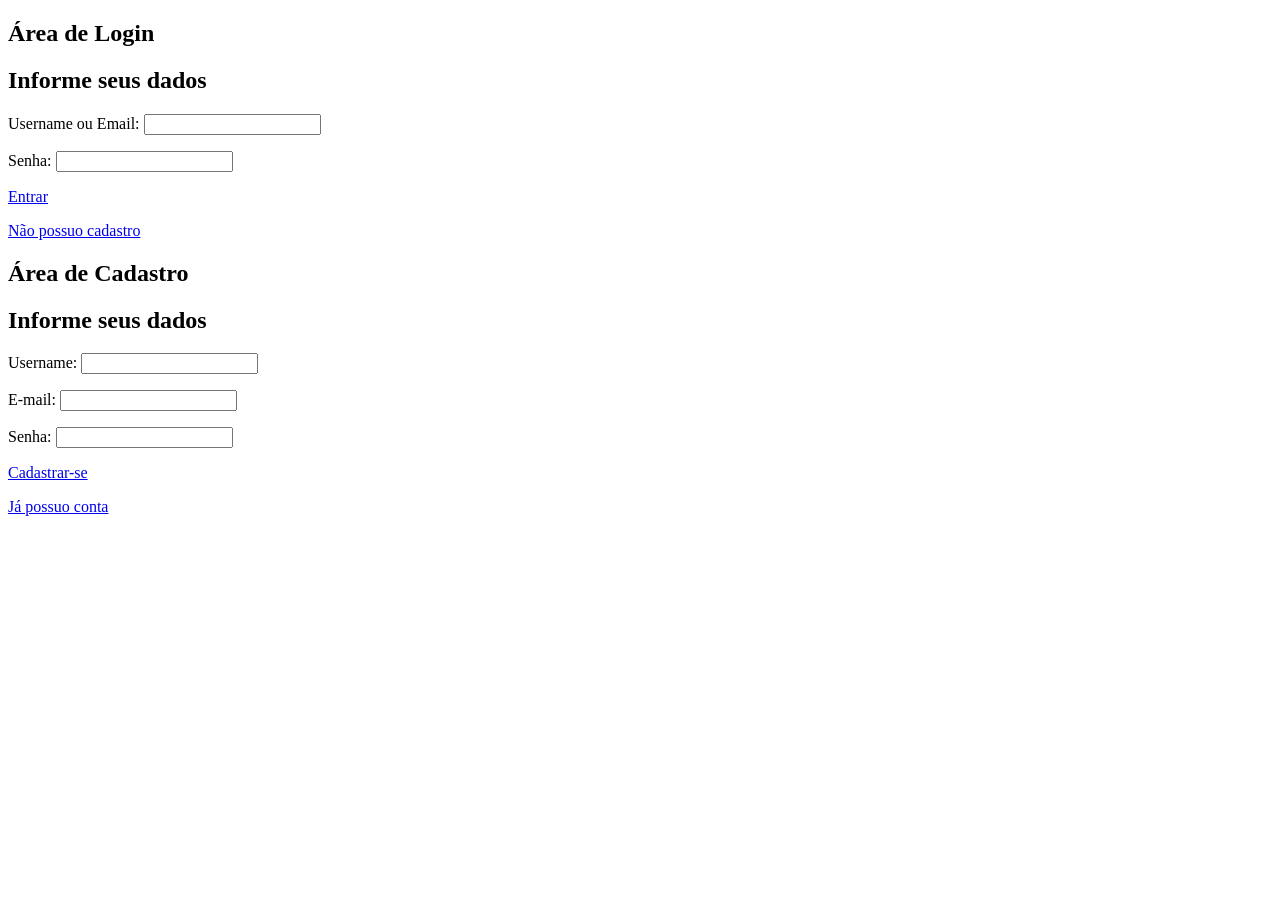
==== index.html @ dffd22e0 "chore: adiciona estrutura inicial do Orbit" ====
<!DOCTYPE html>
<html lang="en">
<head>
  <meta charset="UTF-8">
  <meta name="viewport" content="width=device-width, initial-scale=1.0">
  <title>Sing-in</title>
</head>
<body>
  <main>
    <section class="login" id="login">
      <h1>Área de Login</h1>
      <section class="formulario">
        <form action="" method="post">
          <h2>Informe seus dados</h2>
          <p>
            <label for="user-email">Username ou Email:</label>
            <input type="text" id="user-email" name="user-email" required>
          </p>
          <p>
            <label for="password">Senha:</label>
            <input type="text" id="password" name="password" required>
          </p>
          <p>
            <a href="home.html" class="button">Entrar</a>
          </p>
          <p>
            <a href="#cadastro">Não possuo cadastro</a>
          </p>
        </form>
      </section>
    </section>

    <section class="cadastro" id="cadastro">
      <h1>Área de Cadastro</h1>
      <section class="formulario">
        <form action="" method="post">
          <h2>Informe seus dados</h2>
          <p>
            <label for="user">Username:</label>
            <input type="text" id="user" name="user" required>
          </p>
          <p>
            <label for="email">E-mail:</label>
            <input type="email" id="email" name="email" required>
          </p>
          <p>
            <label for="password-n">Senha:</label>
            <input type="text" id="password-n" name="password" required>
          </p>
          <p>
            <a href="home.html" class="button">Cadastrar-se</a>
          </p>
          <p>
            <a href="#login">Já possuo conta</a>
          </p>
        </form>
      </section>
    </section>
  </main>
</body>
</html>
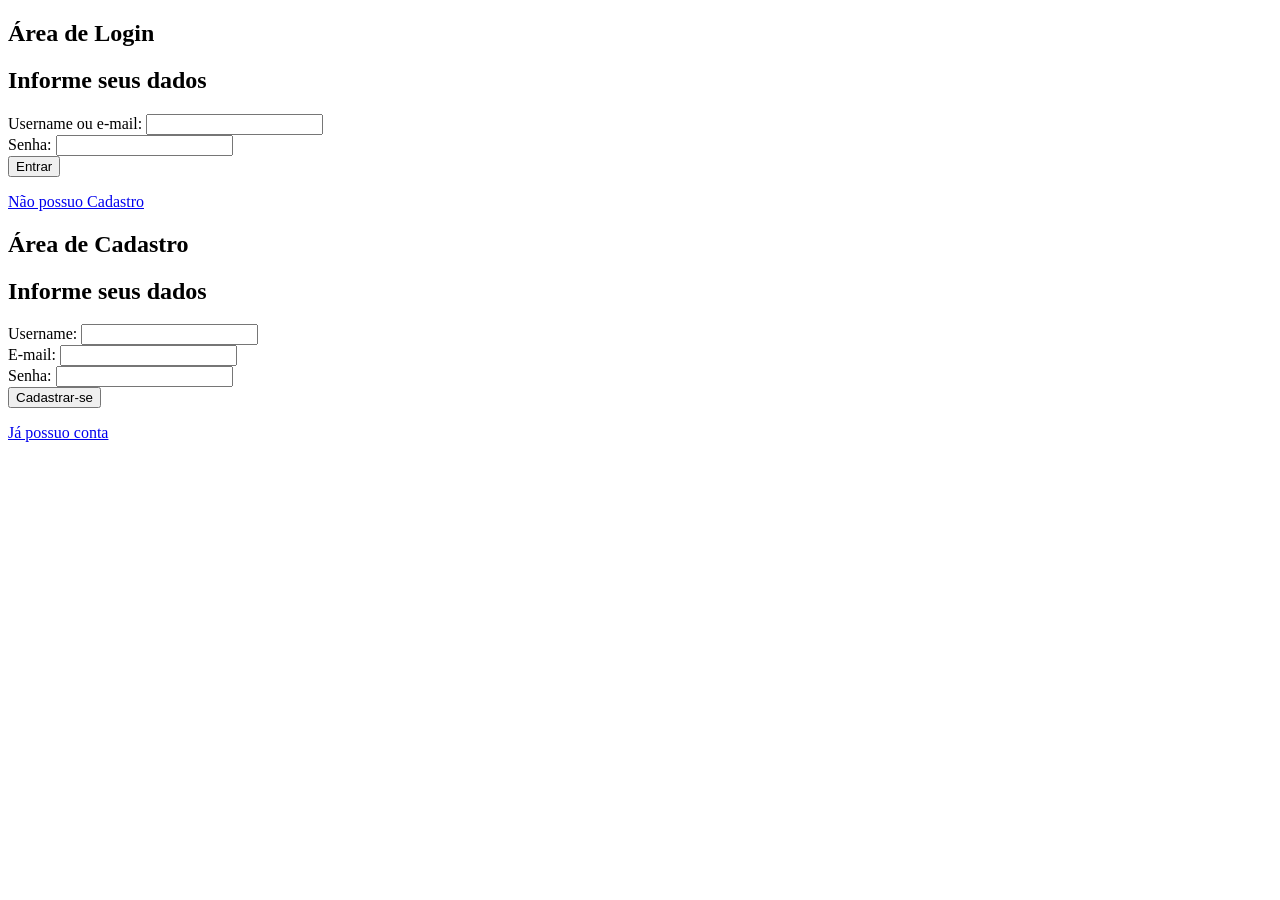
==== commit cab98edb: "chore: refinando estrutura base (PT.1)" ====
--- a/index.html
+++ b/index.html
@@ -6,55 +6,48 @@
   <title>Sing-in</title>
 </head>
 <body>
-  <main>
+  <main id="conteudo">
+
     <section class="login" id="login">
       <h1>Área de Login</h1>
-      <section class="formulario">
-        <form action="" method="post">
+      <div class="formulario">
+        <form method="post">
           <h2>Informe seus dados</h2>
-          <p>
-            <label for="user-email">Username ou Email:</label>
+          <div class="campo">
+            <label for="user-email">Username ou e-mail:</label>
             <input type="text" id="user-email" name="user-email" required>
-          </p>
-          <p>
+          </div>
+          <div class="campo">
             <label for="password">Senha:</label>
             <input type="text" id="password" name="password" required>
-          </p>
-          <p>
-            <a href="home.html" class="button">Entrar</a>
-          </p>
-          <p>
-            <a href="#cadastro">Não possuo cadastro</a>
-          </p>
+          </div>
+          <button type="submit">Entrar</button>
         </form>
-      </section>
+        <p><a href="#cadastro">Não possuo Cadastro</a></p>
+      </div>
     </section>
 
     <section class="cadastro" id="cadastro">
       <h1>Área de Cadastro</h1>
-      <section class="formulario">
-        <form action="" method="post">
+      <div class="formulario">
+        <form method="post">
           <h2>Informe seus dados</h2>
-          <p>
+          <div class="campo">
             <label for="user">Username:</label>
             <input type="text" id="user" name="user" required>
-          </p>
-          <p>
+          </div>
+          <div class="campo">
             <label for="email">E-mail:</label>
-            <input type="email" id="email" name="email" required>
-          </p>
-          <p>
+            <input type="email" id="email" name="email" required> 
+          </div>
+          <div class="campo">
             <label for="password-n">Senha:</label>
             <input type="text" id="password-n" name="password" required>
-          </p>
-          <p>
-            <a href="home.html" class="button">Cadastrar-se</a>
-          </p>
-          <p>
-            <a href="#login">Já possuo conta</a>
-          </p>
+          </div>
+          <button type="submit">Cadastrar-se</button>
         </form>
-      </section>
+          <p><a href="#login">Já possuo conta</a></p>
+      </div>
     </section>
   </main>
 </body>
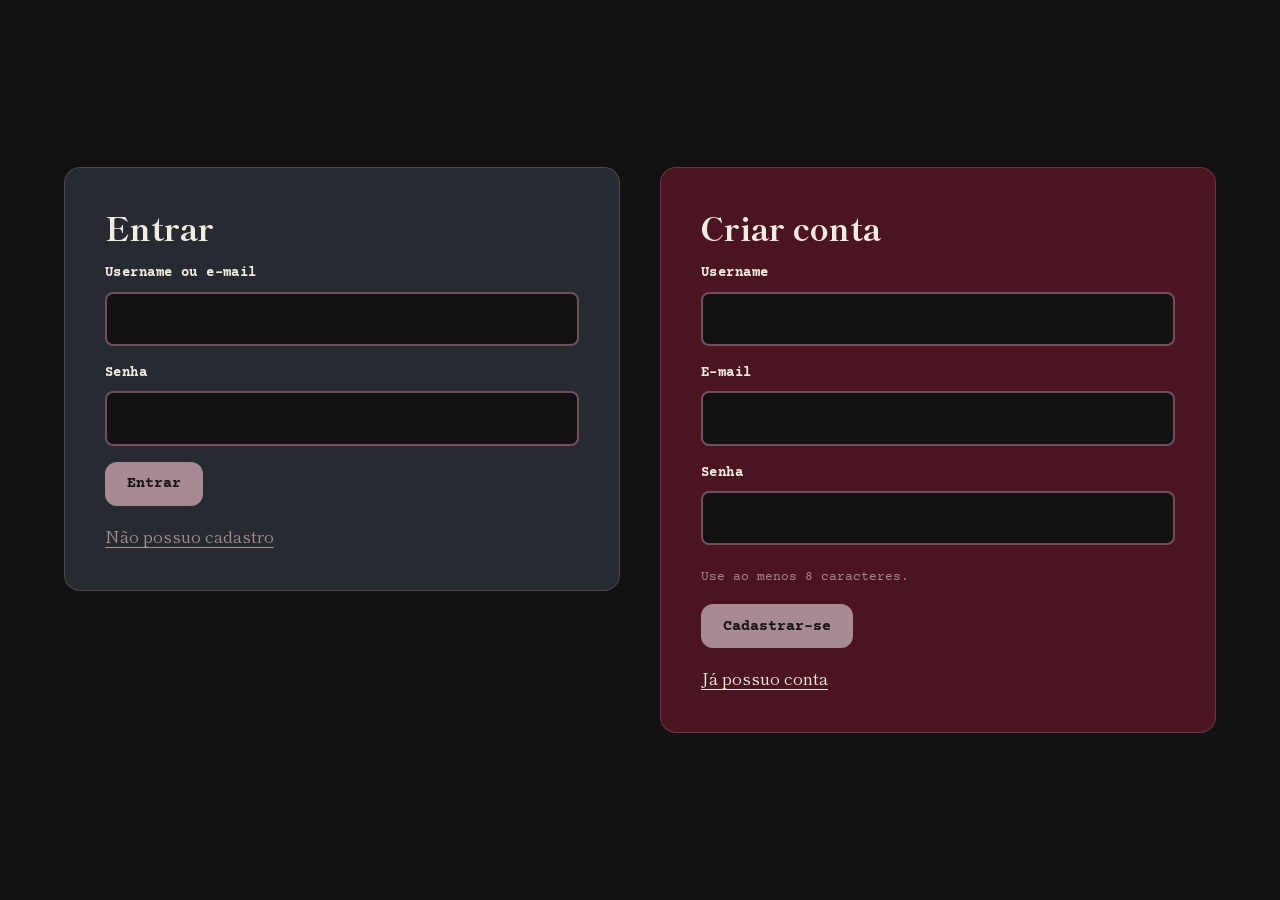
==== commit 1ba79fdd: "feat: adiciona nova etapa" ====
--- a/index.html
+++ b/index.html
@@ -1,54 +1,57 @@
 <!DOCTYPE html>
-<html lang="en">
+<html lang="pt-BR">
 <head>
   <meta charset="UTF-8">
   <meta name="viewport" content="width=device-width, initial-scale=1.0">
-  <title>Sing-in</title>
+  <title>Entrar · Orbit</title>
+  <link rel="stylesheet" href="assets/css/style.css">
+  <script src="js/main.js" defer></script>
 </head>
 <body>
   <main id="conteudo">
+    <h1 class="visually-hidden">Orbit - entrar ou criar conta</h1>
 
-    <section class="login" id="login">
-      <h1>Área de Login</h1>
+    <section class="login" id="login" aria-labelledby="titulo-login">
+      <h2 id="titulo-login">Entrar</h2>
       <div class="formulario">
         <form method="post">
-          <h2>Informe seus dados</h2>
           <div class="campo">
-            <label for="user-email">Username ou e-mail:</label>
-            <input type="text" id="user-email" name="user-email" required>
+            <label for="user-email">Username ou e-mail</label>
+            <input type="text" id="user-email" name="user-email" autocomplete="username" required>
           </div>
           <div class="campo">
-            <label for="password">Senha:</label>
-            <input type="text" id="password" name="password" required>
+            <label for="password">Senha</label>
+            <input type="password" id="password" name="password" autocomplete="current-password" required>
           </div>
+          <p class="mensagem mensagem-erro" role="alert" hidden>Usuário ou senha incorretos.</p>
           <button type="submit">Entrar</button>
         </form>
-        <p><a href="#cadastro">Não possuo Cadastro</a></p>
+        <p><a href="#cadastro">Não possuo cadastro</a></p>
       </div>
     </section>
 
-    <section class="cadastro" id="cadastro">
-      <h1>Área de Cadastro</h1>
+    <section class="cadastro" id="cadastro" aria-labelledby="titulo-cadastro">
+      <h2 id="titulo-cadastro">Criar conta</h2>
       <div class="formulario">
         <form method="post">
-          <h2>Informe seus dados</h2>
           <div class="campo">
-            <label for="user">Username:</label>
-            <input type="text" id="user" name="user" required>
+            <label for="user">Username</label>
+            <input type="text" id="user" name="user" autocomplete="username" required>
           </div>
           <div class="campo">
-            <label for="email">E-mail:</label>
-            <input type="email" id="email" name="email" required> 
+            <label for="email">E-mail</label>
+            <input type="email" id="email" name="email" autocomplete="email" required>
           </div>
           <div class="campo">
-            <label for="password-n">Senha:</label>
-            <input type="text" id="password-n" name="password" required>
+            <label for="password-n">Senha</label>
+            <input type="password" id="password-n" name="password" autocomplete="new-password" minlength="8" required aria-describedby="ajuda-senha">
+            <p class="ajuda" id="ajuda-senha">Use ao menos 8 caracteres.</p>
           </div>
           <button type="submit">Cadastrar-se</button>
         </form>
-          <p><a href="#login">Já possuo conta</a></p>
+        <p><a href="#login">Já possuo conta</a></p>
       </div>
     </section>
   </main>
 </body>
-</html>+</html>
--- a/assets/css/style.css
+++ b/assets/css/style.css
@@ -0,0 +1,443 @@
+/* ==========================================================
+   Orbit · estilos do Jpyter — Etapa 2 (夜桜 · Brand Book Vol. 01)
+   Índice: 1 Tokens · 2 Reset/base · 3 Layout · 4 Cabeçalho/nav
+   5 Componentes · 6 Formulários · 7 Páginas · 8 Modais
+   9 Estados/mensagens · 10 Media Queries
+   ========================================================== */
+@import url("https://fonts.googleapis.com/css2?family=Courier+Prime:wght@400;700&family=Shippori+Mincho:wght@400;600;800&display=swap");
+
+/* 1. TOKENS ------------------------------------------------ */
+:root {
+  --noite: #131114;   --sangue: #4c1421;  --sakura: #a88a92;
+  --washi: #f4ece1;   --ameixa: #714f5f;  --laca: #461415;
+  --sumi: #262a31;    --ambar: #80501a;   --musgo: #606443;
+  --linha: rgb(168 138 146 / 0.3);
+
+  --fonte-texto: "Shippori Mincho", "Hiragino Mincho ProN", Georgia, serif;
+  --fonte-mono: "Courier Prime", "Courier New", monospace;
+
+  --espaco-1: 0.5rem;  --espaco-2: 1rem;
+  --espaco-3: 1.5rem;  --espaco-4: 2.5rem;
+  --raio: 0.75rem;
+  --largura-max: 72rem;
+}
+
+/* 2. RESET / BASE ------------------------------------------ */
+*, *::before, *::after { box-sizing: border-box; }
+
+body {
+  margin: 0;
+  min-height: 100vh;
+  display: grid;
+  grid-template-rows: auto 1fr auto;   /* rodapé sempre no fim */
+  background: var(--noite);
+  color: var(--washi);
+  font-family: var(--fonte-texto);
+  font-size: 1.0625rem;
+  line-height: 1.65;
+}
+img { display: block; max-width: 100%; height: auto; }
+h1, h2, h3 { font-weight: 800; line-height: 1.2; margin: 0 0 var(--espaco-2); }
+h1 { font-size: clamp(2rem, 5vw, 3.25rem); }
+h2 { font-size: clamp(1.4rem, 3vw, 2rem); color: var(--washi); }
+h3 { font-size: 1.25rem; font-weight: 600; }
+p { margin: 0 0 var(--espaco-2); }
+ul, ol { margin: 0; padding: 0; }
+a { color: var(--sakura); text-underline-offset: 0.25em; }
+a:hover { color: var(--washi); }
+small, time, caption, th, .resultado, .ajuda, label { font-family: var(--fonte-mono); }
+time, small { font-size: 0.875rem; color: var(--sakura); }
+
+.visually-hidden {
+  position: absolute; width: 1px; height: 1px; margin: -1px; padding: 0;
+  overflow: hidden; clip: rect(0 0 0 0); white-space: nowrap; border: 0;
+}
+.skip-link {
+  position: absolute; left: var(--espaco-2); top: -4rem; z-index: 100;
+  padding: var(--espaco-1) var(--espaco-2);
+  background: var(--washi); color: var(--noite); font-weight: 600;
+}
+.skip-link:focus { top: var(--espaco-1); }
+
+/* Foco visível em todos os controles */
+:focus-visible { outline: 3px solid var(--washi); outline-offset: 3px; }
+
+/* 3. LAYOUT ------------------------------------------------ */
+main {
+  width: min(100% - 2rem, var(--largura-max));
+  margin-inline: auto;
+  padding-block: var(--espaco-4);
+}
+main > section > h1 { padding-bottom: var(--espaco-1); border-bottom: 1px solid var(--linha); }
+
+/* Grades de cartões (Grid auto-responsivo) */
+#reviews > ul, #anotacoes > ul, .estudos > ul, .albuns ul,
+.albuns-musica ul, .proximos-eventos ul {
+  list-style: none;
+  display: grid;
+  grid-template-columns: repeat(auto-fill, minmax(min(100%, 16rem), 1fr));
+  gap: var(--espaco-3);
+  margin-top: var(--espaco-3);
+}
+.photos ul {
+  list-style: none;
+  display: grid;
+  grid-template-columns: repeat(auto-fill, minmax(min(100%, 12rem), 1fr));
+  gap: var(--espaco-2);
+}
+main section section { margin-top: var(--espaco-4); }
+
+/* 4. CABEÇALHO E NAVEGAÇÃO --------------------------------- */
+.cabecalho {
+  background: linear-gradient(180deg, var(--sangue), var(--laca));
+  border-bottom: 1px solid var(--linha);
+}
+.navegacao {
+  width: min(100% - 2rem, var(--largura-max));
+  margin-inline: auto;
+  display: flex;
+  align-items: center;
+  justify-content: space-between;
+  gap: var(--espaco-2);
+  padding-block: var(--espaco-2);
+  position: relative;
+}
+.logo img { width: 3rem; height: 3rem; }
+
+#menu-principal {
+  list-style: none;
+  display: flex;
+  flex-wrap: wrap;
+  gap: 0.25rem;
+}
+#menu-principal a {
+  display: block;
+  padding: 0.5rem 0.9rem;
+  border-radius: 999px;
+  color: var(--washi);
+  font-family: var(--fonte-mono);
+  font-size: 0.95rem;
+  text-decoration: none;
+  transition: background-color 0.2s;
+}
+#menu-principal a:hover { background: rgb(244 236 225 / 0.12); }
+#menu-principal a[aria-current="page"] { background: var(--washi); color: var(--noite); font-weight: 700; }
+.menu-toggle { display: none; }
+
+.titulo-site, .slogan {
+  width: min(100% - 2rem, var(--largura-max));
+  margin-inline: auto;
+}
+.titulo-site {
+  margin-block: var(--espaco-3) 0;
+  font-size: clamp(2.5rem, 8vw, 4.5rem);
+  font-weight: 800;
+  line-height: 1.1;
+  letter-spacing: 0.04em;
+}
+.slogan { margin-block: 0 var(--espaco-4); color: var(--sakura); font-size: 1.15rem; font-style: italic; }
+.titulo-site::after { content: " 夜桜"; font-size: 0.4em; color: var(--sakura); letter-spacing: 0; }
+
+/* 5. COMPONENTES ------------------------------------------- */
+/* Botões */
+button {
+  font-family: var(--fonte-mono);
+  font-size: 0.95rem;
+  font-weight: 700;
+  padding: 0.65rem 1.25rem;
+  min-height: 2.75rem;       
+  border: 2px solid var(--sakura);
+  border-radius: var(--raio);
+  background: var(--sakura);
+  color: var(--noite);
+  cursor: pointer;
+  transition: background-color 0.2s, color 0.2s, transform 0.1s;
+}
+button:hover { background: var(--washi); border-color: var(--washi); }
+button:active { transform: translateY(1px); }
+button:disabled, button[aria-disabled="true"] { opacity: 0.45; cursor: not-allowed; }
+.btn-secundario, .filtros button { background: transparent; color: var(--washi); }
+.btn-secundario:hover, .filtros button:hover { background: rgb(244 236 225 / 0.14); color: var(--washi); border-color: var(--washi); }
+.btn-perigo { background: var(--laca); color: var(--washi); border-color: var(--sakura); }
+.btn-perigo:hover { background: #7a1f2c; color: var(--washi); border-color: var(--washi); }
+.filtros { display: flex; flex-wrap: wrap; gap: var(--espaco-1); margin-block: var(--espaco-2); }
+.filtros button { border-radius: 999px; padding-block: 0.45rem; }
+.filtros button[aria-pressed="true"] { background: var(--washi); color: var(--noite); border-color: var(--washi); }
+
+.acoes { display: flex; flex-wrap: wrap; gap: var(--espaco-1); margin-block: var(--espaco-2); }
+
+/* Cartões */
+article {
+  display: flex;
+  flex-direction: column;
+  height: 100%;
+  padding: var(--espaco-2);
+  background: var(--sumi);
+  border: 1px solid var(--linha);
+  border-radius: var(--raio);
+  transition: border-color 0.2s, transform 0.2s;
+}
+article:hover { border-color: var(--sakura); transform: translateY(-3px); }
+article > img, article > a > img { border-radius: 0.5rem; margin-bottom: var(--espaco-2); aspect-ratio: 4 / 3; object-fit: cover; width: 100%; }
+article p { color: #d9cfd2; }
+article .acoes { margin-top: auto; padding-top: var(--espaco-1); }
+article > button { align-self: flex-start; margin-bottom: var(--espaco-1); }
+article > a { text-decoration: none; color: var(--washi); }
+article > a:hover h3 { text-decoration: underline; text-decoration-color: var(--sakura); }
+.albuns article { padding: 0; }
+.albuns article > a { padding: var(--espaco-2) var(--espaco-2) 0; }
+.albuns article > .acoes { padding: 0 var(--espaco-2) var(--espaco-2); }
+
+/* Pesquisa e ordenação (Flexbox) */
+.barra-ferramentas {
+  display: flex;
+  flex-wrap: wrap;
+  align-items: flex-end;
+  gap: var(--espaco-2);
+  margin-top: var(--espaco-3);
+  padding: var(--espaco-2);
+  background: var(--sumi);
+  border: 1px solid var(--linha);
+  border-radius: var(--raio);
+}
+.campo-busca { flex: 1 1 16rem; }
+.barra-ferramentas .campo:not(.campo-busca) { flex: 0 1 14rem; }
+.resultado { margin: var(--espaco-1) 0 0; font-size: 0.875rem; color: var(--sakura); }
+
+data { font-family: var(--fonte-mono); color: var(--washi); }
+.voltar { display: inline-block; margin-bottom: var(--espaco-3); font-family: var(--fonte-mono); }
+
+/* 6. FORMULÁRIOS ------------------------------------------- */
+form { display: grid; gap: var(--espaco-2); }
+.campo { display: flex; flex-direction: column; gap: 0.35rem; }
+label { font-size: 0.9rem; font-weight: 700; color: var(--washi); letter-spacing: 0.03em; }
+input, select, textarea {
+  width: 100%;
+  font: inherit;
+  padding: 0.7rem 0.9rem;
+  min-height: 2.75rem;
+  background: var(--noite);
+  color: var(--washi);
+  border: 2px solid var(--ameixa);
+  border-radius: 0.5rem;
+  transition: border-color 0.2s;
+}
+textarea { resize: vertical; min-height: 6rem; }
+input::placeholder { color: #a99fa3; }
+input:hover, select:hover, textarea:hover { border-color: var(--sakura); }
+input:focus, select:focus, textarea:focus { border-color: var(--washi); outline: 3px solid var(--sakura); outline-offset: 1px; }
+input:user-invalid, textarea:user-invalid { border-color: #e0818f; }
+input:disabled { opacity: 0.5; cursor: not-allowed; }
+input[type="file"] { padding: 0.5rem; cursor: pointer; }
+input[type="file"]::file-selector-button {
+  margin-right: 0.75rem; padding: 0.4rem 0.8rem; border: 0; border-radius: 0.35rem;
+  background: var(--sakura); color: var(--noite); font-family: var(--fonte-mono); font-weight: 700; cursor: pointer;
+}
+input[type="color"] { padding: 0.25rem; max-width: 5rem; cursor: pointer; }
+input[type="number"] { max-width: 8rem; }
+.ajuda { margin: 0; font-size: 0.8rem; color: var(--sakura); }
+form > button[type="submit"], #form-publicacao button { justify-self: start; }
+#form-publicacao { margin-top: var(--espaco-3); }
+
+/* 7. PÁGINAS ----------------------------------------------- */
+/* index: entrar / cadastrar lado a lado */
+body:has(.login) { grid-template-rows: 1fr; }
+body:has(.login) main {
+  display: grid;
+  grid-template-columns: repeat(2, 1fr);
+  gap: var(--espaco-4);
+  align-items: start;
+  align-content: center;
+}
+.login, .cadastro {
+  padding: var(--espaco-4);
+  background: var(--sumi);
+  border: 1px solid var(--linha);
+  border-radius: 1rem;
+}
+.cadastro { background: var(--sangue); }
+.formulario p { margin: var(--espaco-2) 0 0; }
+.cadastro a { color: var(--washi); }
+
+/* home */
+.principal { display: grid; gap: var(--espaco-4); }
+.card-content {
+  padding: var(--espaco-4);
+  background: var(--sumi);
+  border: 1px solid var(--linha);
+  border-radius: 1rem;
+  max-width: 50rem;
+}
+.carousel { display: flex; align-items: center; gap: var(--espaco-1); }
+.carousel-lista {
+  list-style: none;
+  display: flex;
+  gap: var(--espaco-2);
+  flex: 1;
+  min-width: 0;                       /* só o carrossel rola, não a página */
+  overflow-x: auto;
+  scroll-snap-type: x mandatory;
+  padding-bottom: var(--espaco-1);
+}
+.carousel .card {
+  flex: 0 0 min(70%, 14rem);
+  scroll-snap-align: start;
+  display: flex; flex-direction: column; gap: var(--espaco-1);
+  padding: var(--espaco-1);
+  background: var(--sumi); border: 1px solid var(--linha); border-radius: var(--raio);
+  transition: border-color 0.2s;
+}
+.carousel .card:hover, .carousel .card:focus-within { border-color: var(--sakura); }
+.carousel .card img { border-radius: 0.5rem; aspect-ratio: 4 / 3; object-fit: cover; }
+.carousel .card a { font-weight: 800; font-size: 1.1rem; text-decoration: none; color: var(--washi); padding: 0.25rem; }
+.carousel-anterior, .carousel-proximo { flex: none; width: 2.75rem; padding: 0; border-radius: 50%; font-size: 1.5rem; line-height: 1; }
+
+/* galeria */
+.photos li { border-radius: 0.5rem; overflow: hidden; }
+.photos img { width: 100%; aspect-ratio: 1; object-fit: cover; }
+.photos li > button { display: block; width: 100%; padding: 0; min-height: 0; border: 2px solid transparent; background: none; border-radius: 0.5rem; overflow: hidden; }
+.photos li > button:hover { border-color: var(--sakura); background: none; }
+.banner-album, .banner-musica {
+  padding: var(--espaco-4);
+  background: linear-gradient(135deg, var(--sangue), var(--ameixa));
+  border-radius: 1rem;
+}
+.banner-album { margin-bottom: var(--espaco-4); }
+.banner-album p { max-width: 60ch; }
+
+/* músicas */
+.banner-musica ol { padding-left: 1.75rem; font-size: 1.15rem; }
+.banner-musica li::marker { font-family: var(--fonte-mono); }
+
+/* estudos */
+.list-documentos ol, .list-musica ol { padding-left: 1.5rem; display: grid; gap: var(--espaco-2); }
+.list-documentos article { height: auto; }
+.conteudo-modulo, .modal-conteudo { display: grid; gap: var(--espaco-2); }
+
+/* anotações */
+#anotacoes article { border-left: 4px solid var(--sakura); }
+#anotacoes article:nth-child(even) { border-left-color: var(--ambar); }
+
+/* calendário */
+#card-eventos { overflow-x: auto; }
+table { width: 100%; min-width: 38rem; border-collapse: separate; border-spacing: 4px; table-layout: fixed; }
+caption { padding: var(--espaco-1) 0; text-align: left; font-size: 1.1rem; font-weight: 700; color: var(--sakura); }
+th { padding: 0.5rem; font-size: 0.85rem; text-transform: uppercase; letter-spacing: 0.08em; color: var(--sakura); border-bottom: 1px solid var(--linha); }
+td { height: 6rem; padding: 0.4rem; vertical-align: top; background: var(--sumi); border-radius: 0.4rem; border: 1px solid transparent; transition: border-color 0.2s; }
+td:hover { border-color: var(--sakura); }
+td.fora { background: transparent; }
+td.hoje { border-color: var(--washi); background: var(--sangue); }
+.dia { display: block; font-family: var(--fonte-mono); font-weight: 700; margin-bottom: 0.25rem; }
+.evento { display: block; padding: 0.15rem 0.4rem; border-radius: 0.3rem; background: var(--cor-evento, var(--ambar)); color: var(--washi); font-size: 0.75rem; line-height: 1.3; }
+.proximos-eventos article { border-left: 4px solid var(--ambar); }
+
+/* rodapé */
+.rodape { padding: var(--espaco-4) 1rem; text-align: center; background: var(--sumi); border-top: 1px solid var(--linha); }
+.rodape p { margin: 0 0 0.25rem; color: var(--sakura); }
+
+/* 8. MODAIS ------------------------------------------------ */
+.modal {
+  width: min(100% - 2rem, 34rem);
+  max-height: 90vh;
+  padding: var(--espaco-3);
+  background: var(--sumi);
+  color: var(--washi);
+  border: 1px solid var(--sakura);
+  border-radius: 1rem;
+  box-shadow: 0 1.5rem 4rem rgb(0 0 0 / 0.6);
+}
+.modal::backdrop { background: rgb(19 17 20 / 0.8); backdrop-filter: blur(3px); }
+.modal-cabecalho {
+  display: grid;
+  grid-template-columns: 1fr auto;
+  align-items: start;
+  gap: 0 var(--espaco-2);
+  margin-bottom: var(--espaco-2);
+  padding-bottom: var(--espaco-2);
+  border-bottom: 1px solid var(--linha);
+}
+.modal-cabecalho h2 { font-size: 1.5rem; margin: 0; }
+.modal-cabecalho p { grid-column: 1; margin: 0.25rem 0 0; color: var(--sakura); }
+.modal-fechar, .modal-voltar, .modal-config {
+  width: 2.75rem; padding: 0; font-size: 1.4rem; line-height: 1;
+  background: transparent; color: var(--washi); border-color: var(--linha);
+}
+.modal-fechar { grid-column: 2; grid-row: 1; }
+.modal-cabecalho:has(.modal-voltar) { grid-template-columns: auto 1fr; }
+.modal-cabecalho:has(.modal-config) { grid-template-columns: 1fr auto auto; }
+.modal-config { grid-column: 2; grid-row: 1; }
+.modal-cabecalho:has(.modal-config) .modal-fechar { grid-column: 3; }
+.modal-fechar:hover, .modal-voltar:hover, .modal-config:hover { background: rgb(244 236 225 / 0.14); color: var(--washi); }
+
+/* 9. ESTADOS E MENSAGENS ----------------------------------- */
+.mensagem { padding: 0.75rem 1rem; border-radius: 0.5rem; border: 1px solid; border-left-width: 6px; font-size: 0.95rem; }
+.mensagem[hidden] { display: none; }
+.mensagem-sucesso { background: #2a3020; border-color: #9aa670; color: #e7efd0; }
+.mensagem-erro    { background: #3a1419; border-color: #e0818f; color: #ffe3e7; }
+.mensagem-info    { background: var(--sumi); border-color: var(--sakura); color: var(--washi); }
+.mensagem-vazio   { margin-top: var(--espaco-2); background: var(--sumi); border-style: dashed; border-color: var(--sakura); text-align: center; padding: var(--espaco-3); }
+@media (prefers-reduced-motion: reduce) { * { transition: none !important; } }
+
+/* 10. MEDIA QUERIES ---------------------------------------- */
+/* Tablet e abaixo: menu recolhível, colunas empilhadas */
+@media (max-width: 48rem) {
+  .menu-toggle { display: inline-flex; align-items: center; background: transparent; color: var(--washi); border-color: var(--washi); }
+  #menu-principal {
+    display: none;
+    position: absolute; top: 100%; left: 0; right: 0; z-index: 20;
+    flex-direction: column;
+    padding: var(--espaco-1);
+    background: var(--laca);
+    border: 1px solid var(--linha);
+    border-radius: var(--raio);
+  }
+  .menu-toggle[aria-expanded="true"] + #menu-principal { display: flex; }
+  #menu-principal a { padding: 0.8rem 1rem; border-radius: 0.5rem; }
+  body:has(.login) main { grid-template-columns: 1fr; }
+  .login, .cadastro, .card-content, .banner-album, .banner-musica { padding: var(--espaco-3); }
+  .carousel-anterior, .carousel-proximo { display: none; }
+  .barra-ferramentas .campo, .barra-ferramentas .campo:not(.campo-busca) { flex: 1 1 100%; }
+  .acoes button, main > section > button { flex: 1 1 auto; }
+  .modal { padding: var(--espaco-2); }
+}
+/* Celular pequeno */
+@media (max-width: 30rem) {
+  body { font-size: 1rem; }
+  main { padding-block: var(--espaco-3); }
+}
+/* Telas grandes */
+@media (min-width: 90rem) {
+  :root { --largura-max: 80rem; }
+  body { font-size: 1.125rem; }
+}
+
+/* 11. REVIEWS · Etapa 3 -------------------------------------- */
+.lista-reviews {
+  list-style: none; padding: 0; margin-top: var(--espaco-3);
+  display: grid; gap: var(--espaco-2);
+  grid-template-columns: repeat(auto-fill, minmax(min(100%, 16rem), 1fr));
+}
+.lista-reviews article h2 { font-size: 1.2rem; color: var(--washi); }
+.lista-reviews article .acoes { margin-top: auto; }
+#feedback-review { margin-top: var(--espaco-2); }
+
+.busca-api { border: 1px solid var(--linha); border-radius: var(--raio); padding: var(--espaco-2); display: grid; gap: var(--espaco-1); min-width: 0; }
+.busca-api legend { padding-inline: 0.5rem; font-family: var(--fonte-mono); font-weight: 700; }
+.busca-api-linha { display: flex; gap: var(--espaco-1); }
+.busca-api-linha input { flex: 1 1 auto; min-width: 0; }
+.resultados-api { list-style: none; padding: 0; margin: 0; display: grid; gap: var(--espaco-1); max-height: 14rem; overflow-y: auto; }
+.item-api { display: flex; align-items: center; gap: var(--espaco-2); width: 100%; text-align: left; border-radius: 0.5rem; }
+.item-api img { width: 2.5rem; height: 3.5rem; object-fit: cover; border-radius: 0.25rem; flex: none; }
+.item-api span { display: grid; min-width: 0; }
+.item-api small { color: var(--sakura); }
+
+.previa-capa { display: flex; align-items: center; gap: var(--espaco-2); margin-top: var(--espaco-1); }
+.previa-capa img { width: 4rem; height: 5.5rem; object-fit: cover; border-radius: 0.375rem; }
+
+.modal-conteudo > img { max-height: 16rem; width: auto; margin-inline: auto; border-radius: 0.5rem; }
+.detalhes { display: grid; gap: 0.35rem; margin: 0; }
+.detalhes div { display: flex; flex-wrap: wrap; gap: 0.5rem; }
+.detalhes dt { font-family: var(--fonte-mono); color: var(--sakura); }
+.detalhes dt::after { content: ":"; }
+.detalhes dd { margin: 0; }
+[aria-invalid="true"] { border-color: #e0818f; }
